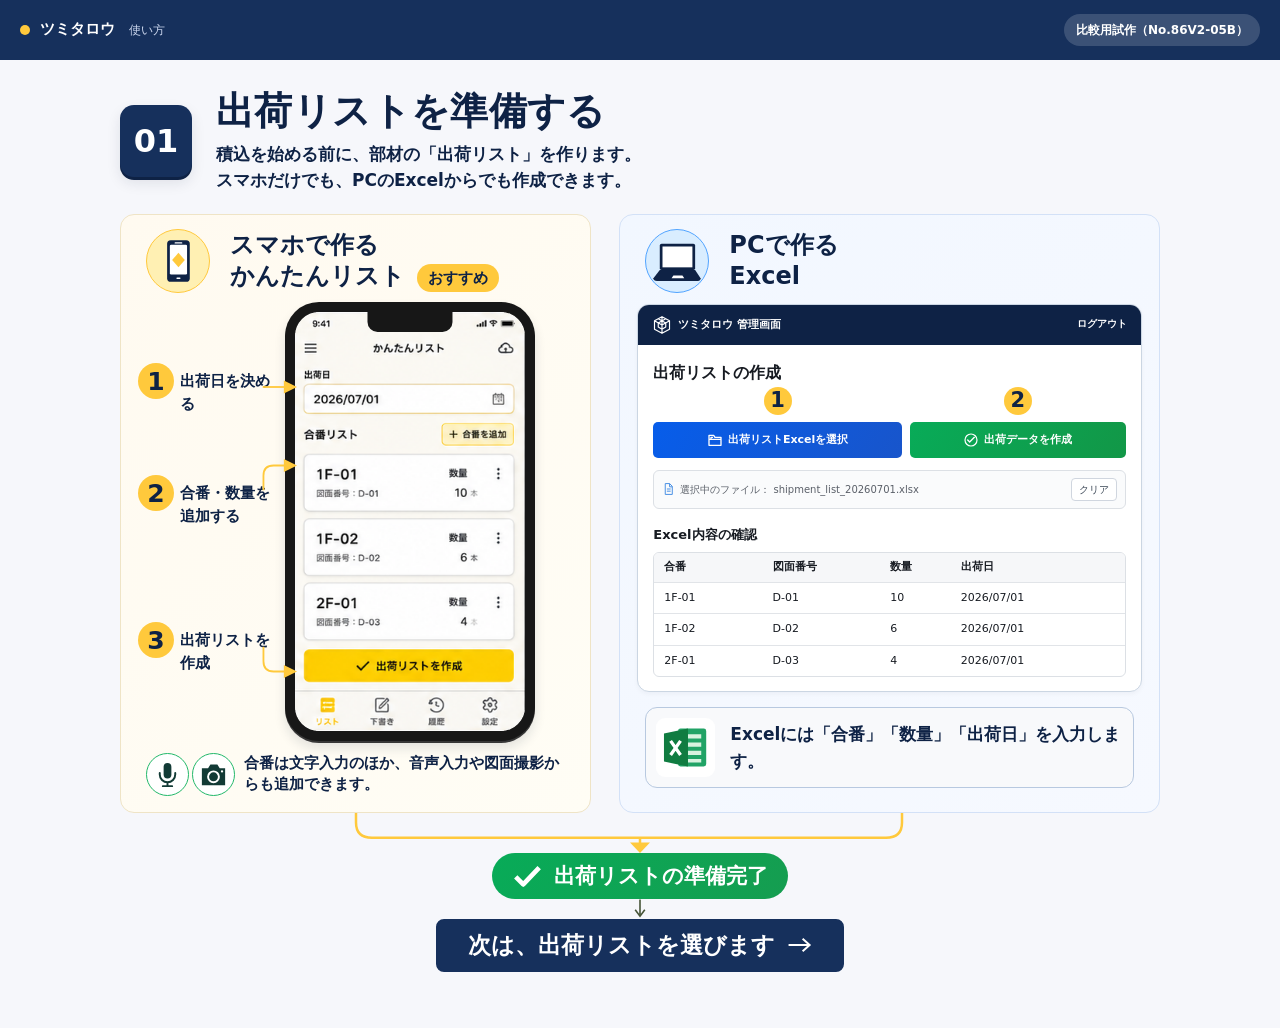
==== guide_v2/01.html @ cdb39d7a "Add approved responsive usage guide pages" ====
<!DOCTYPE html>
<html lang="ja">
<head>
<meta charset="UTF-8">
<meta name="viewport" content="width=device-width, initial-scale=1.0">
<title>【比較用試作】01 出荷リストを準備する｜ツミタロウ 使い方</title>
<link rel="icon" href="data:,">
<link rel="stylesheet" href="guide.css">
<link rel="stylesheet" href="01.css?rev=13e">
</head>
<body class="v2-page-01">

<div class="v2-topbar">
  <div class="v2-topbar-brand"><span class="dot"></span>ツミタロウ<span class="v2-topbar-sub">&nbsp;使い方</span></div>
  <span class="v2-topbar-tag">比較用試作（No.86V2-05B）</span>
</div>

<main class="v2-main">
  <div class="v2-header">
    <span class="v2-badge">01</span>
    <div class="v2-header-text">
      <h1 class="v2-title">出荷リストを準備する</h1>
      <p class="v2-lead">積込を始める前に、部材の「出荷リスト」を作ります。</p>
      <p class="v2-lead">スマホだけでも、PCのExcelからでも作成できます。</p>
    </div>
  </div>

  <div class="prep-methods">
    <section class="prep-panel prep-panel--phone" aria-labelledby="phone-method-title">
      <div class="prep-panel-heading">
        <span class="prep-method-icon prep-method-icon--phone" aria-hidden="true">
          <svg viewBox="0 0 64 64" focusable="false"><rect x="20" y="9" width="25" height="46" rx="4" fill="currentColor"/><rect x="23" y="14" width="19" height="33" rx="1.5" fill="#fff"/><path d="m32.5 23 7 8-7 8-7-8Z" fill="var(--gold)"/><path d="M29 12h7M31 51h3" stroke="#fff" stroke-width="1.6" stroke-linecap="round"/></svg>
        </span>
        <div class="prep-heading-copy">
          <h2 id="phone-method-title" class="prep-method-title"><span>スマホで作る</span><span>かんたんリスト</span></h2>
          <span class="prep-recommended">おすすめ</span>
        </div>
      </div>

      <div class="prep-phone-demo">
        <ol class="prep-step-list">
          <li class="prep-step prep-step--1">
            <span class="prep-step-number" aria-hidden="true">1</span>
            <span class="prep-step-copy">出荷日を<wbr>決める</span>
            <svg class="prep-step-arrow" viewBox="0 0 48 20" aria-hidden="true" focusable="false"><path d="M1 10h30"/><path class="prep-arrow-tip" d="m30 1 18 9-18 9Z"/></svg>
          </li>
          <li class="prep-step prep-step--2">
            <span class="prep-step-number" aria-hidden="true">2</span>
            <span class="prep-step-copy">合番・数量を<wbr>追加する</span>
            <svg class="prep-step-arrow prep-step-arrow--up" viewBox="0 0 48 46" aria-hidden="true" focusable="false"><path d="M2 44V24Q2 10 16 10h16"/><path class="prep-arrow-tip" d="m30 1 18 9-18 9Z"/></svg>
          </li>
          <li class="prep-step prep-step--3">
            <span class="prep-step-number" aria-hidden="true">3</span>
            <span class="prep-step-copy">出荷リストを<wbr>作成</span>
            <svg class="prep-step-arrow prep-step-arrow--down" viewBox="0 0 48 46" aria-hidden="true" focusable="false"><path d="M2 2v20q0 14 14 14h16"/><path class="prep-arrow-tip" d="m30 27 18 9-18 9Z"/></svg>
          </li>
        </ol>

        <figure class="prep-phone-shell">
          <div class="prep-phone-screen">
            <!-- 正本の内画面のみ。切り出し範囲は左上(250,294)、右下(547,835)、右下を含まない。
                 元の端末枠・ノッチは透明化。原寸297×541pxで保存し、補間・拡大は行わない。 -->
            <img src="assets/01_phone_screen.png" width="297" height="541" alt="かんたんリスト。出荷日2026/07/01。1F-01・図面番号D-01・数量10本、1F-02・図面番号D-02・数量6本、2F-01・図面番号D-03・数量4本。合番を追加、出荷リストを作成。下部タブはリスト、下書き、履歴、設定。">
          </div>
        </figure>
      </div>

      <div class="prep-phone-note">
        <span class="prep-input-icons" aria-hidden="true">
          <span class="prep-input-icon"><svg viewBox="0 0 40 40" focusable="false"><rect x="15" y="5" width="10" height="20" rx="5" fill="currentColor"/><path d="M10 18v2a10 10 0 0 0 20 0v-2M20 30v5M14 35h12" fill="none" stroke="currentColor" stroke-width="2.5" stroke-linecap="round"/></svg></span>
          <span class="prep-input-icon"><svg viewBox="0 0 40 40" focusable="false"><path d="M5 12h8l3-5h9l3 5h7v22H5Z" fill="currentColor"/><circle cx="20" cy="23" r="7" fill="none" stroke="#fff" stroke-width="2.5"/><circle cx="31" cy="16" r="1.5" fill="#fff"/></svg></span>
        </span>
        <p>合番は文字入力のほか、音声入力や図面撮影からも追加できます。</p>
      </div>
    </section>

    <section class="prep-panel prep-panel--pc" aria-labelledby="pc-method-title">
      <div class="prep-panel-heading">
        <span class="prep-method-icon prep-method-icon--pc" aria-hidden="true">
          <svg viewBox="0 0 64 64" focusable="false"><rect x="13" y="13" width="39" height="29" rx="2" fill="currentColor"/><rect x="16" y="16" width="33" height="23" fill="#fff"/><path d="m13 42-7 9q0 3 4 3h45q3 0 3-3l-6-9Z" fill="currentColor"/><path d="M28 48h10l2 3H26Z" fill="#fff"/></svg>
        </span>
        <h2 id="pc-method-title" class="prep-method-title"><span>PCで作る</span><span>Excel</span></h2>
      </div>

      <!-- 画面内もHTMLで再現し、狭い幅でも操作名・ファイル名・表の全3行を折り返して保持する。
           これは説明図。操作ボタンに見える要素は静的なspanであり、送信・選択処理は持たない。 -->
      <figure class="prep-pc-screen" aria-labelledby="pc-screen-caption">
        <figcaption id="pc-screen-caption" class="prep-sr-only">PCのツミタロウ管理画面で出荷リストを作成する例</figcaption>
        <div class="prep-pc-topbar">
          <span class="prep-pc-brand"><svg viewBox="0 0 24 24" aria-hidden="true" focusable="false"><path d="m12 2 9 5v10l-9 5-9-5V7Zm0 0v10m9-5-9 5-9-5m9 5v10M7.5 4.5l9 5v5l-4.5 2.5-4.5-2.5v-5l9-5" fill="none" stroke="currentColor" stroke-width="1.4" stroke-linejoin="round"/></svg><span>ツミタロウ 管理画面</span></span>
          <span class="prep-pc-logout">ログアウト</span>
        </div>
        <div class="prep-pc-body">
          <h3 class="prep-pc-title">出荷リストの作成</h3>
          <ol class="prep-pc-actions">
            <li><span class="prep-pc-step-number" aria-hidden="true">1</span><span class="prep-ui-action prep-ui-action--select"><svg viewBox="0 0 24 24" aria-hidden="true" focusable="false"><path d="M3 7V5h7l2 3h9v12H3Zm0 4h18M6 11V8h3" fill="none" stroke="currentColor" stroke-width="2" stroke-linejoin="round"/></svg><span>出荷リストExcelを選択</span></span></li>
            <li><span class="prep-pc-step-number" aria-hidden="true">2</span><span class="prep-ui-action prep-ui-action--create"><svg viewBox="0 0 24 24" aria-hidden="true" focusable="false"><circle cx="12" cy="12" r="9" fill="none" stroke="currentColor" stroke-width="1.8"/><path d="m7 12 3 3 7-7" fill="none" stroke="currentColor" stroke-width="2" stroke-linecap="round" stroke-linejoin="round"/></svg><span>出荷データを作成</span></span></li>
          </ol>
          <div class="prep-selected-file">
            <svg viewBox="0 0 24 24" aria-hidden="true" focusable="false"><path d="M6 2h8l5 5v15H6Zm8 0v6h5M9 12h7M9 16h7" fill="none" stroke="currentColor" stroke-width="1.8" stroke-linejoin="round"/></svg>
            <span class="prep-file-name"><span>選択中のファイル：</span> <span>shipment_list_20260701.xlsx</span></span>
            <span class="prep-file-clear">クリア</span>
          </div>
          <h3 class="prep-table-title">Excel内容の確認</h3>
          <div class="prep-table-frame">
            <table class="prep-data-table">
              <caption class="prep-sr-only">選択した出荷リストExcelの内容</caption>
              <colgroup><col class="prep-col-mark"><col class="prep-col-drawing"><col class="prep-col-count"><col class="prep-col-date"></colgroup>
              <thead><tr><th scope="col">合番</th><th scope="col">図面番号</th><th scope="col">数量</th><th scope="col">出荷日</th></tr></thead>
              <tbody>
                <tr><td>1F-01</td><td>D-01</td><td>10</td><td>2026/07/01</td></tr>
                <tr><td>1F-02</td><td>D-02</td><td>6</td><td>2026/07/01</td></tr>
                <tr><td>2F-01</td><td>D-03</td><td>4</td><td>2026/07/01</td></tr>
              </tbody>
            </table>
          </div>
        </div>
      </figure>

      <div class="prep-excel-note">
        <svg class="prep-excel-icon" viewBox="0 0 64 64" aria-hidden="true" focusable="false"><rect x="23" y="9" width="34" height="46" rx="3" fill="#21a366"/><path d="M32 16h19v5H32Zm0 10h19v5H32Zm0 10h19v5H32Zm0 10h19v4H32Z" fill="#d8f2df"/><path d="m6 15 29-6v46L6 49Z" fill="#107c41"/><path d="m14 24 12 17m0-17L14 41" fill="none" stroke="#fff" stroke-width="4"/></svg>
        <p>Excelには「合番」「数量」「出荷日」を入力します。</p>
      </div>
    </section>
  </div>

  <div class="prep-merge" aria-hidden="true">
    <svg class="prep-merge-desktop" viewBox="0 0 1040 42" preserveAspectRatio="none" focusable="false"><path d="M236 0v10q0 16 16 16h514q16 0 16-16V0M520 26v8"/><path class="prep-arrow-tip" d="m510 31 10 11 10-11Z"/></svg>
    <svg class="prep-merge-mobile" viewBox="0 0 300 44" preserveAspectRatio="none" focusable="false"><path d="M1 0v14q0 14 14 14h141V0M150 28v8"/><path class="prep-arrow-tip" d="m142 34 8 10 8-10Z"/></svg>
  </div>

  <div class="prep-complete"><svg viewBox="0 0 32 32" aria-hidden="true" focusable="false"><path d="m4 17 8 8L29 7" fill="none" stroke="currentColor" stroke-width="5" stroke-linejoin="round"/></svg><span>出荷リストの準備完了</span></div>
  <svg class="prep-next-arrow" viewBox="0 0 20 24" aria-hidden="true" focusable="false"><path d="M10 0v19m-6-6 6 8 6-8"/></svg>
  <a class="prep-next" href="02.html"><span>次は、出荷リストを選びます</span><svg viewBox="0 0 32 24" aria-hidden="true" focusable="false"><path d="M2 12h27m-9-8 9 8-9 8"/></svg></a>
</main>

</body>
</html>
---- guide_v2/guide.css ----
/* ============================================================
   ツミタロウ 使い方 04ページ 比較用試作（No.86V2-02）
   採用版画像「04_積込確認から完了まで.png」をデザイン正本として
   HTML/CSSで再現。写真・スマホ画面は参照画像から個別に切り出した
   画像を使用し、見出し・カード・注意書き等はHTML/CSSで組む。
   ============================================================ */

:root {
  --navy: #16305c;
  --navy-dark: #0e2245;
  --gold: #ffc93c;
  --gold-dark: #e0a800;
  --green: #1e9e5a;
  --green-light: #e9f8ef;
  --red: #e64545;
  --red-light: #fdebec;
  --orange: #f57c00;
  --ink: #1a2333;
  --muted: #62708a;
  --bg: #f6f7fb;
  --card-bg: #ffffff;
  --border: #cfe0f0;
  --radius: 14px;
  --radius-sm: 8px;
  --max-width: 1080px;
}

* { box-sizing: border-box; }

html { -webkit-text-size-adjust: 100%; }

body {
  margin: 0;
  font-family: "Hiragino Kaku Gothic ProN", "Hiragino Sans", "Yu Gothic", "Noto Sans JP", system-ui, sans-serif;
  background: var(--bg);
  color: var(--ink);
  line-height: 1.7;
  overflow-x: hidden;
}

img { max-width: 100%; display: block; }

/* ---------- 共通トップバー ---------- */
.v2-topbar {
  background: var(--navy);
  color: #fff;
  padding: 14px 20px;
  display: flex;
  flex-wrap: wrap;
  align-items: center;
  justify-content: space-between;
  gap: 8px 12px;
}
.v2-topbar-brand {
  display: flex;
  align-items: center;
  gap: 10px;
  font-weight: 800;
  font-size: 15px;
  min-width: 0;
}
.v2-topbar-brand .dot {
  width: 10px;
  height: 10px;
  border-radius: 50%;
  background: var(--gold);
}
.v2-topbar-sub { font-size: 12px; color: #cdd8ef; font-weight: 500; }
.v2-topbar-tag {
  font-size: 12px;
  font-weight: 700;
  color: #fff;
  background: rgba(255,255,255,0.16);
  padding: 6px 12px;
  border-radius: 999px;
  white-space: normal;
  max-width: 100%;
}

/* ---------- ページ全体 ---------- */
.v2-main {
  max-width: var(--max-width);
  margin: 0 auto;
  padding: 28px 20px 56px;
}

/* ---------- 見出し ---------- */
.v2-header {
  display: flex;
  align-items: center;
  gap: 24px;
  margin-bottom: 20px;
}
.v2-badge {
  flex-shrink: 0;
  width: 72px;
  height: 72px;
  border-radius: 50%;
  background: var(--gold);
  color: var(--navy-dark);
  font-weight: 900;
  font-size: 32px;
  display: flex;
  align-items: center;
  justify-content: center;
  box-shadow: 0 3px 0 var(--gold-dark), 0 6px 14px rgba(16,30,60,0.10);
}
.v2-header-text { flex: 1; min-width: 240px; }
.v2-title {
  font-size: 38px;
  line-height: 1.25;
  font-weight: 900;
  color: var(--navy-dark);
  margin: 0 0 5px;
  letter-spacing: 0.01em;
}
.v2-lead { font-size: 17px; line-height: 1.55; color: var(--navy-dark); font-weight: 650; margin: 0; }
.v2-lead + .v2-lead { margin-top: 0; }

/* ---------- カード共通 ---------- */
.v2-panel {
  background: var(--card-bg);
  border: 1px solid var(--border);
  border-radius: var(--radius);
  padding: 22px;
  margin-bottom: 4px;
}

/* ---------- 工程1〜3 横並び ---------- */
.v2-upper-panel {
  padding: 0;
  border: 0;
  background: transparent;
  border-radius: 0;
  margin-bottom: 0;
}

.v2-steps-row {
  display: grid;
  grid-template-columns: minmax(0, 358fr) 32px minmax(0, 391fr) 32px minmax(0, 341fr);
  grid-template-rows: auto auto;
  align-items: start;
  column-gap: 10px;
  row-gap: 6px;
}

.v2-step-card {
  border: 1.5px solid var(--border);
  border-radius: 10px;
  padding: 16px 16px 14px;
  text-align: center;
  display: flex;
  flex-direction: column;
  background: #fff;
  overflow: hidden;
}
.v2-step-card--1 { grid-column: 1; grid-row: 1 / 3; }
.v2-step-card--2 { grid-column: 3; grid-row: 1; }
.v2-step-card--3 { grid-column: 5; grid-row: 1; }

.v2-step-head {
  display: flex;
  align-items: center;
  justify-content: center;
  gap: 12px;
  min-height: 34px;
}

.v2-step-num {
  flex: 0 0 auto;
  width: 30px;
  height: 30px;
  border-radius: 50%;
  background: var(--gold);
  color: var(--navy-dark);
  font-weight: 900;
  font-size: 18px;
  line-height: 1;
  display: flex;
  align-items: center;
  justify-content: center;
}

.v2-step-title {
  font-weight: 900;
  font-size: 22px;
  line-height: 1.25;
  color: var(--navy-dark);
  margin: 0;
  letter-spacing: -0.02em;
}

.v2-step-desc {
  min-height: 28px;
  font-size: 15px;
  line-height: 1.55;
  font-weight: 700;
  color: var(--navy-dark);
  margin: 5px 0 10px;
  white-space: nowrap;
}

.v2-step-phone {
  width: 100%;
  max-width: 266px;
  margin: 0 auto;
  border-radius: 0;
  box-shadow: none;
  overflow: hidden;
}
.v2-step-phone img { width: 100%; height: auto; display: block; }
.v2-step-card--1 .v2-step-phone { max-width: 266px; }
.v2-step-card--2 .v2-step-phone { max-width: 270px; }
.v2-step-card--3 .v2-step-phone { max-width: 266px; }

/* No.86V2-03: 工程1〜3の外枠だけをCSSで描画。
   画面PNGは透明余白を含む元寸法を保ち、画面の座標と縮尺を変えない。 */
.v2-upper-panel .v2-phone-shell {
  position: relative;
  isolation: isolate;
  overflow: hidden;
  border-radius: 28px 28px 0 0;
  background: #fff;
}
.v2-upper-panel .v2-phone-shell::before {
  content: "";
  position: absolute;
  inset: 0;
  z-index: 1;
  border: 8px solid #171717;
  border-bottom-width: 0;
  border-radius: 28px 28px 0 0;
  pointer-events: none;
}
.v2-upper-panel .v2-phone-shell::after {
  content: "";
  position: absolute;
  top: 7px;
  left: 50%;
  width: 33.8%;
  height: 19px;
  z-index: 2;
  transform: translateX(-50%);
  border-radius: 0 0 10px 10px;
  background: #171717;
  pointer-events: none;
}

/* ---------- 矢印（黄色・工程間） ---------- */
.v2-arrow-cell {
  display: flex;
  align-items: center;
  justify-content: center;
  align-self: stretch;
  grid-row: 1;
}
.v2-arrow-cell--1 { grid-column: 2; }
.v2-arrow-cell--2 { grid-column: 4; }
.v2-flow-arrow-right {
  position: relative;
  width: 20px;
  height: 13px;
  background: var(--gold);
  filter: drop-shadow(0 2px 0 var(--gold-dark));
}
.v2-flow-arrow-right::after {
  content: "";
  position: absolute;
  left: 19px;
  top: 50%;
  transform: translateY(-50%);
  width: 0;
  height: 0;
  border-top: 15px solid transparent;
  border-bottom: 15px solid transparent;
  border-left: 18px solid var(--gold);
}

/* ---------- 注意・補足ボックス ---------- */
.v2-note {
  margin-top: 12px;
  border-radius: 9px;
  padding: 10px 13px;
  min-height: 64px;
  font-size: 14px;
  line-height: 1.6;
  font-weight: 750;
  display: flex;
  gap: 10px;
  align-items: center;
  text-align: left;
}
.v2-note.gold { background: #fffaf0; border: 1px solid #efc24a; color: var(--navy-dark); }
.v2-note.green { background: var(--green-light); border: 1px solid #b9e6cb; color: #135c34; }
.v2-note-symbol {
  flex: 0 0 auto;
  width: 29px;
  height: 29px;
  border: 2px solid #ecb600;
  border-radius: 50%;
  display: inline-flex;
  align-items: center;
  justify-content: center;
  color: #dca900;
  background: #fff;
  font: 900 18px/1 system-ui, sans-serif;
}
.v2-note-symbol--bulb {
  border: 0;
  width: 29px;
  height: auto;
  background: transparent;
  font-size: 22px;
}

/* ---------- 工程の続き文言 ---------- */
.v2-flow-continuation {
  grid-column: 3 / 5;
  grid-row: 2;
  height: 42px;
  display: flex;
  align-items: center;
  gap: 10px;
  padding-left: 16px;
  border: 1.5px solid #aebfdd;
  border-radius: 8px;
  background: #fff;
  color: var(--navy-dark);
  font-size: 14px;
  line-height: 1;
  font-weight: 850;
  white-space: nowrap;
}
.v2-flow-dots {
  flex: 1 1 36px;
  min-width: 24px;
  height: 4px;
  background: radial-gradient(circle, var(--navy-dark) 1.8px, transparent 2px) 0 50% / 10px 4px repeat-x;
}
.v2-flow-caret {
  flex: 0 0 auto;
  width: 0;
  height: 0;
  border-top: 7px solid transparent;
  border-bottom: 7px solid transparent;
  border-left: 10px solid var(--navy-dark);
  margin-right: 12px;
}

/* ---------- 工程3→4 下向き矢印 ---------- */
.v2-flow-to-step4 {
  grid-column: 5;
  grid-row: 2;
  height: 52px;
  display: flex;
  justify-content: center;
  align-items: flex-end;
}
.v2-flow-arrow-down-shape {
  position: relative;
  width: 36px;
  height: 48px;
  filter: drop-shadow(0 2px 0 var(--gold-dark));
}
.v2-flow-arrow-down-shape::before {
  content: "";
  position: absolute;
  top: 0;
  left: 10px;
  width: 16px;
  height: 27px;
  background: var(--gold);
}
.v2-flow-arrow-down-shape::after {
  content: "";
  position: absolute;
  top: 26px;
  left: 50%;
  transform: translateX(-50%);
  width: 0;
  height: 0;
  border-left: 18px solid transparent;
  border-right: 18px solid transparent;
  border-top: 21px solid var(--gold);
}

/* ---------- 工程1〜3の既存モバイル表示を保つ ---------- */
@media (max-width: 640px) {
  .v2-panel.v2-upper-panel { padding: 0; }
  .v2-steps-row {
    grid-template-rows: none;
    row-gap: 10px;
  }
  .v2-step-card--1,
  .v2-step-card--2,
  .v2-step-card--3,
  .v2-arrow-cell--1,
  .v2-arrow-cell--2,
  .v2-flow-continuation,
  .v2-flow-to-step4 { grid-column: 1; grid-row: auto; }
  .v2-arrow-cell { min-height: 42px; }
  .v2-arrow-cell .v2-flow-arrow-right { transform: rotate(90deg); }
  .v2-flow-continuation { white-space: normal; line-height: 1.35; }
}

/* ---------- 工程4 ---------- */
.v2-panel--step4 { border: 2px solid var(--red); }

.v2-step4-head {
  display: flex;
  align-items: center;
  gap: 10px;
  flex-wrap: wrap;
  margin-bottom: 10px;
}
.v2-badge-red {
  flex-shrink: 0;
  width: 34px;
  height: 34px;
  border-radius: 50%;
  background: var(--red);
  color: #fff;
  font-weight: 900;
  font-size: 16px;
  display: flex;
  align-items: center;
  justify-content: center;
}
.v2-step4-title { font-size: 19px; font-weight: 900; color: var(--navy); }
.v2-step4-flag {
  background: #fff;
  color: var(--red);
  font-size: 12px;
  font-weight: 800;
  padding: 4px 10px;
  border-radius: 999px;
  border: 1px solid var(--red);
}
.v2-step4-desc { font-size: 13px; color: var(--muted); margin: 0 0 18px; }

.v2-step4-grid {
  display: grid;
  grid-template-columns: minmax(200px, 260px) 44px 1fr;
  align-items: center;
  gap: 14px;
}

.v2-step4-phone {
  max-width: 220px;
  margin: 0 auto;
  border-radius: 14px;
  box-shadow: 0 6px 16px rgba(16,30,60,0.16);
  overflow: hidden;
}
.v2-step4-phone img { width: 100%; height: auto; display: block; }

.v2-arrow-double {
  display: flex;
  align-items: center;
  justify-content: center;
}
.v2-arrow-double .tri-l {
  width: 0; height: 0;
  border-top: 10px solid transparent;
  border-bottom: 10px solid transparent;
  border-right: 15px solid var(--red);
}
.v2-arrow-double .bar { width: 30px; height: 5px; background: var(--red); }
.v2-arrow-double .tri-r {
  width: 0; height: 0;
  border-top: 10px solid transparent;
  border-bottom: 10px solid transparent;
  border-left: 15px solid var(--red);
}

.v2-photo-head {
  background: var(--green);
  color: #fff;
  font-weight: 800;
  font-size: 14px;
  padding: 10px 16px;
  border-radius: 10px 10px 0 0;
}
.v2-photo-frame {
  border: 1px solid var(--border);
  border-top: none;
  border-radius: 0 0 10px 10px;
  overflow: hidden;
  line-height: 0;
}
.v2-photo-frame img { width: 100%; height: auto; display: block; }
.v2-photo-caption {
  font-size: 12.5px;
  color: var(--muted);
  text-align: center;
  margin: 10px 0 0;
}

/* ---------- 完了バナー ---------- */
.v2-celebrate {
  text-align: center;
  background: var(--green-light);
  border: 1.5px solid #b9e6cb;
  color: #135c34;
  border-radius: var(--radius);
  padding: 18px;
  font-weight: 800;
  font-size: 16px;
  margin-top: 20px;
}
.v2-celebrate .sub { font-weight: 500; font-size: 13px; margin-top: 4px; }

/* ---------- レスポンシブ（スマホ） ---------- */
@media (max-width: 640px) {
  .v2-topbar { padding: 10px 14px; }
  .v2-topbar-brand { font-size: 13px; }
  .v2-topbar-tag { font-size: 10.5px; padding: 5px 10px; }

  .v2-main { padding: 18px 14px 40px; }
  .v2-title { font-size: 21px; }
  .v2-badge { width: 46px; height: 46px; font-size: 18px; }
  .v2-panel { padding: 16px; }

  .v2-steps-row {
    grid-template-columns: 1fr;
  }
  .v2-arrow-cell { padding: 2px 0; }
  .v2-arrow-cell .v2-tri-right { transform: rotate(90deg); }

  .v2-step4-grid {
    grid-template-columns: 1fr;
    justify-items: center;
  }
  .v2-arrow-double { transform: rotate(90deg); padding: 6px 0; }
  .v2-step4-phone { max-width: 220px; }

  .v2-step-title { font-size: 15px; }
  .v2-step-desc { font-size: 12.5px; }
  .v2-note { font-size: 12px; }
}

@media (max-width: 340px) {
  .v2-title { font-size: 19px; }
  .v2-step4-title { font-size: 17px; }
}

/* No.86V2-04B: 320px付近のタイトル本文を利用可能幅で折り返す。 */
@media (max-width: 340px) {
  .v2-header { gap: 12px; }
  .v2-header-text { min-width: 0; }
}
---- guide_v2/01.css ----
/* No.86V2-05B — 01専用。共通のguide.cssと04ページは変更しない。
   正本: 01_出荷リストを準備する.png (1402×1122px)。
   スマホ画面だけ原寸で切り出し、端末枠・説明・PC画面・接続線はHTML/CSS/SVGで描く。 */

.v2-page-01 {
  overflow-x: visible;
}

.v2-page-01 .v2-badge {
  border-radius: 14px;
  background: var(--navy);
  color: #fff;
  box-shadow: 0 3px 0 var(--navy-dark), 0 6px 14px rgba(16, 30, 60, 0.1);
}

.v2-page-01 .v2-header-text,
.v2-page-01 .prep-methods > *,
.v2-page-01 .prep-panel-heading > *,
.v2-page-01 .prep-phone-demo > * {
  min-width: 0;
}

.v2-page-01 .prep-methods {
  display: grid;
  grid-template-columns: minmax(0, 612fr) minmax(0, 702fr);
  align-items: stretch;
  gap: 28px;
}

.v2-page-01 .prep-panel {
  position: relative;
  padding: 14px 17px 16px;
  border: 1.5px solid;
  border-radius: 14px;
  color: var(--navy-dark);
}

.v2-page-01 .prep-panel--phone {
  background: linear-gradient(135deg, #fffaf0, #fffdf5);
  border-color: #efe4c6;
}

.v2-page-01 .prep-panel--pc {
  background: linear-gradient(135deg, #f2f7ff, #f6f9ff);
  border-color: #d3e1f7;
}

.v2-page-01 .prep-panel-heading {
  display: flex;
  align-items: center;
  gap: 20px;
  min-height: 65px;
  margin-bottom: 8px;
  padding: 0 8px;
}

.v2-page-01 .prep-method-icon {
  display: grid;
  place-items: center;
  flex: 0 0 64px;
  width: 64px;
  height: 64px;
  border: 1px solid;
  border-radius: 50%;
}

.v2-page-01 .prep-method-icon svg { width: 58px; height: 58px; }
.v2-page-01 .prep-method-icon--phone { background: #fff0b3; border-color: var(--gold); }
.v2-page-01 .prep-method-icon--pc { background: #d9edff; border-color: #51a4ff; }

.v2-page-01 .prep-heading-copy {
  display: flex;
  flex-wrap: wrap;
  align-items: flex-end;
  gap: 4px 12px;
}

.v2-page-01 .prep-method-title {
  margin: 0;
  font-size: 24px;
  font-weight: 900;
  line-height: 1.3;
}

.v2-page-01 .prep-method-title > span { display: block; }

.v2-page-01 .prep-recommended {
  padding: 3px 11px;
  border-radius: 999px;
  background: var(--gold);
  font-size: 15px;
  line-height: 1.5;
  font-weight: 900;
}

.v2-page-01 .prep-phone-demo {
  display: grid;
  grid-template-columns: minmax(0, 190fr) minmax(0, 324fr) minmax(0, 50fr);
  align-items: stretch;
}

.v2-page-01 .prep-step-list {
  position: relative;
  margin: 0;
  padding: 0;
  list-style: none;
}

.v2-page-01 .prep-step {
  position: absolute;
  left: 0;
  right: 0;
  display: grid;
  grid-template-columns: 36px minmax(0, 1fr);
  align-items: start;
  gap: 6px;
  padding-right: 10px;
  font-size: 15px;
  font-weight: 850;
  line-height: 1.5;
}

.v2-page-01 .prep-step--1 { top: 14%; }
.v2-page-01 .prep-step--2 { top: 39.5%; }
.v2-page-01 .prep-step--3 { top: 73%; }
.v2-page-01 .prep-step-copy { padding-top: 7px; }

.v2-page-01 .prep-step-number {
  display: grid;
  place-items: center;
  width: 36px;
  height: 36px;
  border-radius: 50%;
  background: var(--gold);
  font-size: 25px;
  font-weight: 900;
  line-height: 1;
}

.v2-page-01 .prep-step-arrow {
  position: absolute;
  top: 10px;
  right: -12px;
  z-index: 3;
  width: 35px;
  height: 16px;
  fill: none;
  stroke: var(--gold);
  stroke-width: 2.5;
  stroke-linejoin: round;
}

.v2-page-01 .prep-step-arrow--up { top: -11px; height: 34px; }
.v2-page-01 .prep-step-arrow--down { top: 17px; height: 34px; }
.v2-page-01 .prep-arrow-tip { fill: var(--gold); stroke: none; }

/* No.86V2-05C（修正版）: PCの案内矢印を上下だけ個別調整。 */
@media (min-width: 901px) {
  .v2-page-01 .prep-step--1 .prep-step-arrow { top: 16px; }
  .v2-page-01 .prep-step--2 .prep-step-arrow { top: -17px; }
  .v2-page-01 .prep-step--3 .prep-step-arrow { top: 23px; }
}

.v2-page-01 .prep-phone-shell {
  position: relative;
  isolation: isolate;
  grid-column: 2;
  width: 100%;
  max-width: 317px;
  margin: 0;
  padding: 10px;
  border-radius: 34px;
  background: #171717;
  box-shadow: 0 2px 0 #373737, 0 7px 12px rgba(16, 30, 60, .12);
}

.v2-page-01 .prep-phone-screen {
  overflow: hidden;
  border-radius: 24px;
  background: #faf9f5;
  line-height: 0;
}

.v2-page-01 .prep-phone-screen img {
  display: block;
  width: 100%;
  max-width: 100%;
  height: auto;
}

.v2-page-01 .prep-phone-shell::after {
  content: "";
  position: absolute;
  top: 8px;
  left: 50%;
  transform: translateX(-50%);
  width: 34%;
  height: 22px;
  border-radius: 0 0 10px 10px;
  background: #171717;
  pointer-events: none;
}

.v2-page-01 .prep-phone-note {
  display: flex;
  align-items: center;
  gap: 9px;
  margin: 12px 8px 0;
  font-size: 15px;
  font-weight: 650;
  line-height: 1.45;
}

.v2-page-01 .prep-phone-note p,
.v2-page-01 .prep-excel-note p { min-width: 0; margin: 0; }
.v2-page-01 .prep-input-icons { display: flex; flex: 0 0 auto; gap: 3px; }

.v2-page-01 .prep-input-icon {
  display: grid;
  place-items: center;
  width: 43px;
  height: 43px;
  color: #123a35;
  border: 1px solid #22b86a;
  border-radius: 50%;
  background: #fff;
}

.v2-page-01 .prep-input-icon svg { width: 31px; height: 31px; }

.v2-page-01 .prep-pc-screen {
  min-width: 0;
  margin: 10px 0 0;
  border: 1px solid #cbd6e3;
  border-radius: 12px;
  background: #fff;
  box-shadow: 0 2px 5px rgba(16, 30, 60, .04);
  color: #171b22;
}

.v2-page-01 .prep-pc-topbar {
  display: flex;
  align-items: center;
  justify-content: space-between;
  flex-wrap: wrap;
  gap: 5px 10px;
  padding: 10px 14px;
  border-radius: 11px 11px 0 0;
  background: var(--navy-dark);
  color: #fff;
  font-size: 11px;
  line-height: 1.45;
  font-weight: 700;
}

.v2-page-01 .prep-pc-brand { display: flex; align-items: center; gap: 6px; min-width: 0; }
.v2-page-01 .prep-pc-brand svg { flex: 0 0 20px; width: 20px; height: 20px; }
.v2-page-01 .prep-pc-logout { font-size: 10px; }
.v2-page-01 .prep-pc-body { padding: 16px 15px 14px; }
.v2-page-01 .prep-pc-title { margin: 0; font-size: 16px; line-height: 1.5; font-weight: 800; }

.v2-page-01 .prep-pc-actions {
  display: grid;
  grid-template-columns: minmax(0, 1.15fr) minmax(0, 1fr);
  align-items: stretch;
  gap: 8px;
  margin: 0 0 12px;
  padding: 0;
  list-style: none;
}

.v2-page-01 .prep-pc-actions li { display: flex; flex-direction: column; min-width: 0; }

.v2-page-01 .prep-pc-step-number {
  display: grid;
  place-items: center;
  width: 28px;
  height: 28px;
  margin: 2px auto 7px;
  border-radius: 50%;
  background: var(--gold);
  color: var(--navy-dark);
  font-size: 21px;
  line-height: 1;
  font-weight: 900;
}

.v2-page-01 .prep-ui-action {
  display: flex;
  flex: 1;
  align-items: center;
  justify-content: center;
  gap: 5px;
  min-width: 0;
  min-height: 36px;
  padding: 8px 6px;
  border-radius: 5px;
  color: #fff;
  font-size: 11px;
  font-weight: 750;
  line-height: 1.4;
}

.v2-page-01 .prep-ui-action span { min-width: 0; }
.v2-page-01 .prep-ui-action svg { flex: 0 0 16px; width: 16px; height: 16px; }
.v2-page-01 .prep-ui-action--select { background: linear-gradient(120deg, #075dea, #1855cb); }
.v2-page-01 .prep-ui-action--create { background: linear-gradient(120deg, #08ab58, #129747); }

.v2-page-01 .prep-selected-file {
  display: flex;
  align-items: center;
  gap: 5px;
  min-width: 0;
  padding: 7px 8px;
  border: 1px solid #dce0e5;
  border-radius: 6px;
  background: #fafbfc;
  color: #5b6069;
  font-size: 10px;
  line-height: 1.5;
}

.v2-page-01 .prep-selected-file > svg { flex: 0 0 13px; width: 13px; height: 16px; color: #468ee4; }
.v2-page-01 .prep-file-name { flex: 1; min-width: 0; overflow-wrap: anywhere; }
.v2-page-01 .prep-file-clear { flex: 0 0 auto; padding: 3px 7px; border: 1px solid #d0d6df; border-radius: 4px; background: #fff; color: #394554; }
.v2-page-01 .prep-table-title { margin: 16px 0 8px; font-size: 13px; line-height: 1.5; font-weight: 750; }
.v2-page-01 .prep-table-frame { border: 1px solid #dce0e5; border-radius: 6px; }

.v2-page-01 .prep-data-table {
  width: 100%;
  table-layout: fixed;
  border-collapse: separate;
  border-spacing: 0;
  font-size: 11px;
  line-height: 1.5;
}

.v2-page-01 .prep-col-mark { width: 23%; }
.v2-page-01 .prep-col-drawing { width: 25%; }
.v2-page-01 .prep-col-count { width: 15%; }
.v2-page-01 .prep-col-date { width: 37%; }
.v2-page-01 .prep-data-table th,
.v2-page-01 .prep-data-table td { padding: 7px 10px; text-align: left; overflow-wrap: anywhere; }
.v2-page-01 .prep-data-table th { padding-top: 6px; padding-bottom: 6px; background: #f6f7f9; font-weight: 750; }
.v2-page-01 .prep-data-table th:first-child { border-top-left-radius: 5px; }
.v2-page-01 .prep-data-table th:last-child { border-top-right-radius: 5px; }
.v2-page-01 .prep-data-table td { border-top: 1px solid #e1e4e8; }

.v2-page-01 .prep-excel-note {
  display: flex;
  align-items: center;
  gap: 15px;
  margin: 15px 8px 0;
  padding: 10px;
  border: 1.5px solid #b8c9e0;
  border-radius: 12px;
  background: #f8f9fb;
  font-size: 17px;
  line-height: 1.55;
  font-weight: 700;
}

.v2-page-01 .prep-excel-icon { flex: 0 0 59px; width: 59px; height: 59px; padding: 3px; border-radius: 9px; background: #fff; }
.v2-page-01 .prep-merge { height: 40px; }
.v2-page-01 .prep-merge svg { display: block; width: 100%; height: 100%; fill: none; stroke: var(--gold); stroke-width: 2.5; }
.v2-page-01 .prep-merge path { vector-effect: non-scaling-stroke; }
.v2-page-01 .prep-merge .prep-merge-mobile { display: none; }

.v2-page-01 .prep-complete {
  display: flex;
  align-items: center;
  justify-content: center;
  gap: 12px;
  width: fit-content;
  max-width: 100%;
  margin: 0 auto;
  padding: 8px 20px;
  border-radius: 999px;
  background: linear-gradient(120deg, #08ab58, #159d50);
  color: #fff;
  font-size: 21px;
  font-weight: 900;
  line-height: 1.4;
}

.v2-page-01 .prep-complete span { min-width: 0; }
.v2-page-01 .prep-complete svg { flex: 0 0 30px; width: 30px; height: 30px; }
.v2-page-01 .prep-next-arrow { display: block; width: 16px; height: 20px; margin: 0 auto; fill: none; stroke: #465437; stroke-width: 2; }

.v2-page-01 .prep-next {
  display: flex;
  align-items: center;
  justify-content: center;
  gap: 12px;
  width: fit-content;
  max-width: 100%;
  margin: 0 auto;
  padding: 7px 30px;
  border: 2px solid var(--navy);
  border-radius: 8px;
  background: var(--navy);
  color: #fff;
  font-size: 23px;
  font-weight: 900;
  line-height: 1.5;
  text-align: center;
  text-decoration: none;
}

.v2-page-01 .prep-next:hover,
.v2-page-01 .prep-next:focus-visible,
.v2-page-01 .prep-next:active {
  color: #fff;
}

.v2-page-01 .prep-next span { min-width: 0; }
.v2-page-01 .prep-next svg { flex: 0 0 25px; width: 25px; height: 24px; fill: none; stroke: currentColor; stroke-width: 2.5; }

.v2-page-01 .prep-sr-only {
  position: absolute;
  width: 1px;
  height: 1px;
  margin: -1px;
  padding: 0;
  border: 0;
  overflow: hidden;
  clip-path: inset(50%);
}

/* 01は画面を2方式で見せるため、カードが狭くなる前に縦並びへ切り替える。
   共通ヘッダーの640px・340pxルールはguide.cssをそのまま使用する。 */
@media (max-width: 900px) {
  .v2-page-01 .prep-methods { grid-template-columns: minmax(0, 1fr); gap: 24px; padding-left: 12px; }
  .v2-page-01 .prep-panel { padding: 16px; }
  .v2-page-01 .prep-phone-demo { max-width: 564px; margin: 0 auto; }
  .v2-page-01 .prep-panel-heading { justify-content: center; }
  .v2-page-01 .prep-phone-note { max-width: 480px; margin-left: auto; margin-right: auto; }
  .v2-page-01 .prep-pc-screen { max-width: 654px; margin-left: auto; margin-right: auto; }
  .v2-page-01 .prep-excel-note { max-width: 600px; margin-left: auto; margin-right: auto; }

  .v2-page-01 .prep-panel--phone::after {
    content: "";
    position: absolute;
    top: 100%;
    left: -13px;
    right: 50%;
    height: 12px;
    border-right: 2px solid var(--gold);
    border-bottom: 2px solid var(--gold);
    border-radius: 0 0 10px 0;
    pointer-events: none;
  }

  .v2-page-01 .prep-panel--pc::before {
    content: "";
    position: absolute;
    top: -13px;
    bottom: 0;
    left: -13px;
    border-left: 2px solid var(--gold);
    pointer-events: none;
  }

  .v2-page-01 .prep-merge .prep-merge-desktop { display: none; }
  .v2-page-01 .prep-merge .prep-merge-mobile { display: block; }
}

@media (max-width: 640px) {
  .v2-page-01 .v2-badge { border-radius: 9px; }
  .v2-page-01 .prep-panel { padding: 14px 12px; }
  .v2-page-01 .prep-panel-heading { justify-content: flex-start; gap: 12px; padding: 0; margin-bottom: 14px; }
  .v2-page-01 .prep-method-icon { flex-basis: 48px; width: 48px; height: 48px; }
  .v2-page-01 .prep-method-icon svg { width: 44px; height: 44px; }
  .v2-page-01 .prep-method-title { font-size: 21px; }
  .v2-page-01 .prep-heading-copy { gap: 5px 8px; }
  .v2-page-01 .prep-recommended { padding: 2px 10px; font-size: 13px; }

  .v2-page-01 .prep-phone-demo { display: flex; flex-direction: column; align-items: center; gap: 14px; }
  .v2-page-01 .prep-step-list { display: grid; gap: 12px; align-self: stretch; }
  .v2-page-01 .prep-step { position: relative; top: auto; display: grid; grid-template-columns: 28px minmax(0, 1fr); align-items: center; gap: 9px; padding-right: 28px; font-size: 15px; }
  .v2-page-01 .prep-step-number { width: 28px; height: 28px; font-size: 20px; }
  .v2-page-01 .prep-step-copy { padding-top: 0; }
  .v2-page-01 .prep-step-arrow { top: 11px; right: 0; width: 24px; height: 13px; transform: rotate(90deg); }
  .v2-page-01 .prep-step-arrow--up,
  .v2-page-01 .prep-step-arrow--down { top: 5px; width: 24px; height: 23px; }
  .v2-page-01 .prep-phone-shell { max-width: 280px; }
  .v2-page-01 .prep-phone-note { gap: 7px; margin-top: 14px; font-size: 14px; }
  .v2-page-01 .prep-input-icons { flex-direction: column; }
  .v2-page-01 .prep-input-icon { width: 33px; height: 33px; }
  .v2-page-01 .prep-input-icon svg { width: 25px; height: 25px; }

  .v2-page-01 .prep-pc-topbar { padding: 9px; gap: 6px; font-size: 11px; }
  .v2-page-01 .prep-pc-body { padding: 12px 8px; }
  .v2-page-01 .prep-pc-actions { grid-template-columns: minmax(0, 1fr); gap: 8px; margin-top: 10px; }
  .v2-page-01 .prep-pc-actions li { display: grid; grid-template-columns: 26px minmax(0, 1fr); align-items: center; gap: 7px; }
  .v2-page-01 .prep-pc-step-number { width: 26px; height: 26px; margin: 0; font-size: 19px; }
  .v2-page-01 .prep-ui-action { min-height: 38px; font-size: 12px; padding: 8px; }
  .v2-page-01 .prep-selected-file { flex-wrap: wrap; padding: 7px; font-size: 11px; }
  .v2-page-01 .prep-file-name { flex-basis: calc(100% - 24px); }
  .v2-page-01 .prep-file-clear { margin-left: auto; }
  .v2-page-01 .prep-table-title { font-size: 13px; }
  .v2-page-01 .prep-data-table { font-size: 12px; }
  .v2-page-01 .prep-data-table th,
  .v2-page-01 .prep-data-table td { padding: 7px 3px; }
  .v2-page-01 .prep-col-mark { width: 22%; }
  .v2-page-01 .prep-col-drawing { width: 23%; }
  .v2-page-01 .prep-col-count { width: 14%; }
  .v2-page-01 .prep-col-date { width: 41%; }
  .v2-page-01 .prep-excel-note { gap: 9px; padding: 9px; font-size: 14px; }
  .v2-page-01 .prep-excel-icon { flex-basis: 42px; width: 42px; height: 42px; }
  .v2-page-01 .prep-complete { gap: 8px; padding: 10px 15px; font-size: 18px; text-align: center; }
  .v2-page-01 .prep-complete svg { flex-basis: 25px; width: 25px; height: 25px; }
  .v2-page-01 .prep-next { gap: 12px; padding: 10px 12px; font-size: 17px; }
  .v2-page-01 .prep-next svg { flex-basis: 22px; width: 22px; }
}

@media (max-width: 340px) {
  .v2-page-01 .prep-method-title { font-size: 19px; }
  .v2-page-01 .prep-panel-heading { gap: 9px; }
  .v2-page-01 .prep-step { font-size: 14px; }
  .v2-page-01 .prep-complete { padding-right: 12px; padding-left: 12px; font-size: 16px; }
}

/* No.86V2-05D: 900px以下は共通の直線下向き矢印。PC用SVGは変更しない。 */
@media (max-width: 900px) {
  .v2-page-01 .prep-step-arrow { display: none; }

  .v2-page-01 .prep-step::after {
    content: "";
    position: absolute;
    top: 50%;
    right: 0;
    width: 10px;
    height: 22px;
    transform: translateY(-50%);
    background: var(--gold);
    /* 軸3×15px、先端10×7px。既存の行右端の余白内に収める。 */
    clip-path: polygon(3.5px 0, 6.5px 0, 6.5px 15px, 10px 15px, 5px 22px, 0 15px, 3.5px 15px);
    pointer-events: none;
  }
}

/* No.86V2-05E: 縦並びでは分岐・合流線を消し、完了表示の直前だけ下向き矢印にする。 */
@media (max-width: 900px) {
  .v2-page-01 .prep-panel--phone::after,
  .v2-page-01 .prep-panel--pc::before {
    content: none;
    display: none;
  }

  .v2-page-01 .prep-merge .prep-merge-desktop,
  .v2-page-01 .prep-merge .prep-merge-mobile { display: none; }

  .v2-page-01 .prep-merge { position: relative; }

  .v2-page-01 .prep-merge::after {
    content: "";
    position: absolute;
    top: 50%;
    left: 50%;
    width: 10px;
    height: 22px;
    transform: translate(-50%, -50%);
    background: var(--gold);
    /* 05Dの工程矢印と同じ軸3×15px・先端10×7px。既存の40pxの間隔は維持。 */
    clip-path: polygon(3.5px 0, 6.5px 0, 6.5px 15px, 10px 15px, 5px 22px, 0 15px, 3.5px 15px);
    pointer-events: none;
  }
}

/* No.86V2-05F: 340px以下の「図面番号」だけ、左右の余白を文字幅へ充てる。 */
@media (max-width: 340px) {
  .v2-page-01 .prep-data-table th:nth-child(2) {
    padding-left: 0;
    padding-right: 0;
    white-space: nowrap;
    /* 320pxで従来の2行分（18px×2＋上下padding 14px）の高さを保持する。 */
    height: 50px;
  }
}
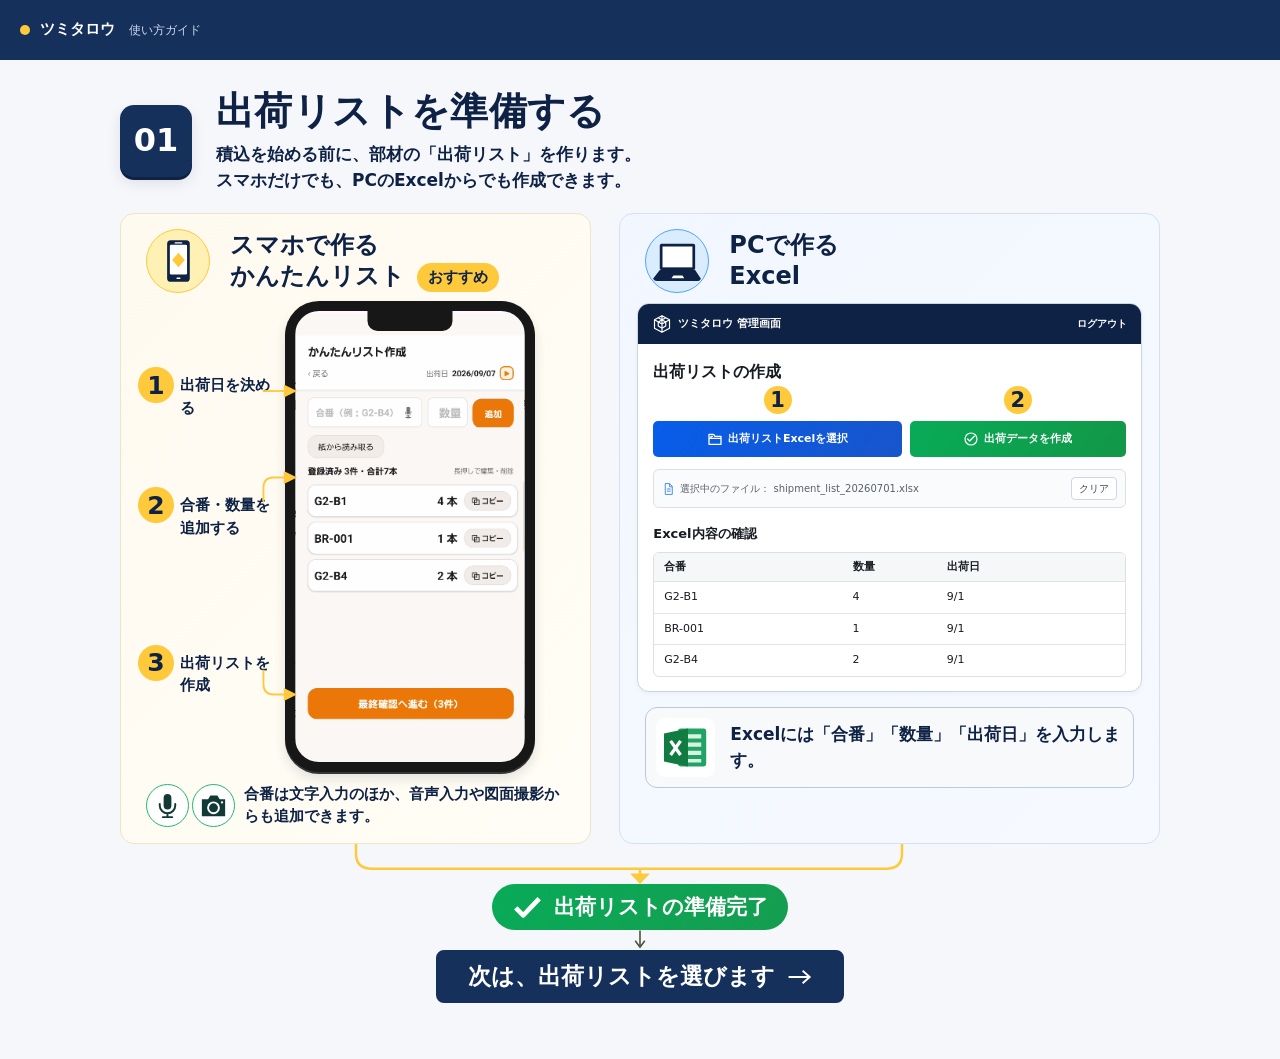
==== commit b93b4129: "Finalize public responsive usage guide" ====
--- a/guide_v2/01.html
+++ b/guide_v2/01.html
@@ -3,16 +3,15 @@
 <head>
 <meta charset="UTF-8">
 <meta name="viewport" content="width=device-width, initial-scale=1.0">
-<title>【比較用試作】01 出荷リストを準備する｜ツミタロウ 使い方</title>
+<title>01 出荷リストを準備する｜ツミタロウ 使い方</title>
 <link rel="icon" href="data:,">
 <link rel="stylesheet" href="guide.css">
-<link rel="stylesheet" href="01.css?rev=13e">
+<link rel="stylesheet" href="01.css?rev=14a">
 </head>
 <body class="v2-page-01">
 
 <div class="v2-topbar">
-  <div class="v2-topbar-brand"><span class="dot"></span>ツミタロウ<span class="v2-topbar-sub">&nbsp;使い方</span></div>
-  <span class="v2-topbar-tag">比較用試作（No.86V2-05B）</span>
+  <div class="v2-topbar-brand"><span class="dot"></span>ツミタロウ<span class="v2-topbar-sub">&nbsp;使い方ガイド</span></div>
 </div>
 
 <main class="v2-main">
@@ -58,9 +57,8 @@
 
         <figure class="prep-phone-shell">
           <div class="prep-phone-screen">
-            <!-- 正本の内画面のみ。切り出し範囲は左上(250,294)、右下(547,835)、右下を含まない。
-                 元の端末枠・ノッチは透明化。原寸297×541pxで保存し、補間・拡大は行わない。 -->
-            <img src="assets/01_phone_screen.png" width="297" height="541" alt="かんたんリスト。出荷日2026/07/01。1F-01・図面番号D-01・数量10本、1F-02・図面番号D-02・数量6本、2F-01・図面番号D-03・数量4本。合番を追加、出荷リストを作成。下部タブはリスト、下書き、履歴、設定。">
+            <!-- 実際のスマホ画面を使用。下端のOSナビゲーション領域だけをCSSで見切る。 -->
+            <img src="assets/01_phone_screen.png" width="293" height="611" alt="かんたんリスト作成画面。出荷日2026/09/07。G2-B1・数量4本、BR-001・数量1本、G2-B4・数量2本。合番と数量の追加、紙から読み取る、最終確認へ進む操作を表示。">
           </div>
         </figure>
       </div>
@@ -105,12 +103,12 @@
           <div class="prep-table-frame">
             <table class="prep-data-table">
               <caption class="prep-sr-only">選択した出荷リストExcelの内容</caption>
-              <colgroup><col class="prep-col-mark"><col class="prep-col-drawing"><col class="prep-col-count"><col class="prep-col-date"></colgroup>
-              <thead><tr><th scope="col">合番</th><th scope="col">図面番号</th><th scope="col">数量</th><th scope="col">出荷日</th></tr></thead>
+              <colgroup><col class="prep-col-mark"><col class="prep-col-count"><col class="prep-col-date"></colgroup>
+              <thead><tr><th scope="col">合番</th><th scope="col">数量</th><th scope="col">出荷日</th></tr></thead>
               <tbody>
-                <tr><td>1F-01</td><td>D-01</td><td>10</td><td>2026/07/01</td></tr>
-                <tr><td>1F-02</td><td>D-02</td><td>6</td><td>2026/07/01</td></tr>
-                <tr><td>2F-01</td><td>D-03</td><td>4</td><td>2026/07/01</td></tr>
+                <tr><td>G2-B1</td><td>4</td><td>9/1</td></tr>
+                <tr><td>BR-001</td><td>1</td><td>9/1</td></tr>
+                <tr><td>G2-B4</td><td>2</td><td>9/1</td></tr>
               </tbody>
             </table>
           </div>
--- a/guide_v2/guide.css
+++ b/guide_v2/guide.css
@@ -42,6 +42,7 @@
 
 /* ---------- 共通トップバー ---------- */
 .v2-topbar {
+  min-height: 60px;
   background: var(--navy);
   color: #fff;
   padding: 14px 20px;
@@ -512,7 +513,7 @@
 
 /* ---------- レスポンシブ（スマホ） ---------- */
 @media (max-width: 640px) {
-  .v2-topbar { padding: 10px 14px; }
+  .v2-topbar { min-height: 48px; padding: 10px 14px; }
   .v2-topbar-brand { font-size: 13px; }
   .v2-topbar-tag { font-size: 10.5px; padding: 5px 10px; }
 
--- a/guide_v2/01.css
+++ b/guide_v2/01.css
@@ -176,6 +176,7 @@
 
 .v2-page-01 .prep-phone-screen {
   overflow: hidden;
+  aspect-ratio: 293 / 574;
   border-radius: 24px;
   background: #faf9f5;
   line-height: 0;
@@ -335,10 +336,9 @@
   line-height: 1.5;
 }
 
-.v2-page-01 .prep-col-mark { width: 23%; }
-.v2-page-01 .prep-col-drawing { width: 25%; }
-.v2-page-01 .prep-col-count { width: 15%; }
-.v2-page-01 .prep-col-date { width: 37%; }
+.v2-page-01 .prep-col-mark { width: 40%; }
+.v2-page-01 .prep-col-count { width: 20%; }
+.v2-page-01 .prep-col-date { width: 40%; }
 .v2-page-01 .prep-data-table th,
 .v2-page-01 .prep-data-table td { padding: 7px 10px; text-align: left; overflow-wrap: anywhere; }
 .v2-page-01 .prep-data-table th { padding-top: 6px; padding-bottom: 6px; background: #f6f7f9; font-weight: 750; }
@@ -502,10 +502,9 @@
   .v2-page-01 .prep-data-table { font-size: 12px; }
   .v2-page-01 .prep-data-table th,
   .v2-page-01 .prep-data-table td { padding: 7px 3px; }
-  .v2-page-01 .prep-col-mark { width: 22%; }
-  .v2-page-01 .prep-col-drawing { width: 23%; }
-  .v2-page-01 .prep-col-count { width: 14%; }
-  .v2-page-01 .prep-col-date { width: 41%; }
+  .v2-page-01 .prep-col-mark { width: 39%; }
+  .v2-page-01 .prep-col-count { width: 22%; }
+  .v2-page-01 .prep-col-date { width: 39%; }
   .v2-page-01 .prep-excel-note { gap: 9px; padding: 9px; font-size: 14px; }
   .v2-page-01 .prep-excel-icon { flex-basis: 42px; width: 42px; height: 42px; }
   .v2-page-01 .prep-complete { gap: 8px; padding: 10px 15px; font-size: 18px; text-align: center; }
@@ -567,14 +566,3 @@
     pointer-events: none;
   }
 }
-
-/* No.86V2-05F: 340px以下の「図面番号」だけ、左右の余白を文字幅へ充てる。 */
-@media (max-width: 340px) {
-  .v2-page-01 .prep-data-table th:nth-child(2) {
-    padding-left: 0;
-    padding-right: 0;
-    white-space: nowrap;
-    /* 320pxで従来の2行分（18px×2＋上下padding 14px）の高さを保持する。 */
-    height: 50px;
-  }
-}
